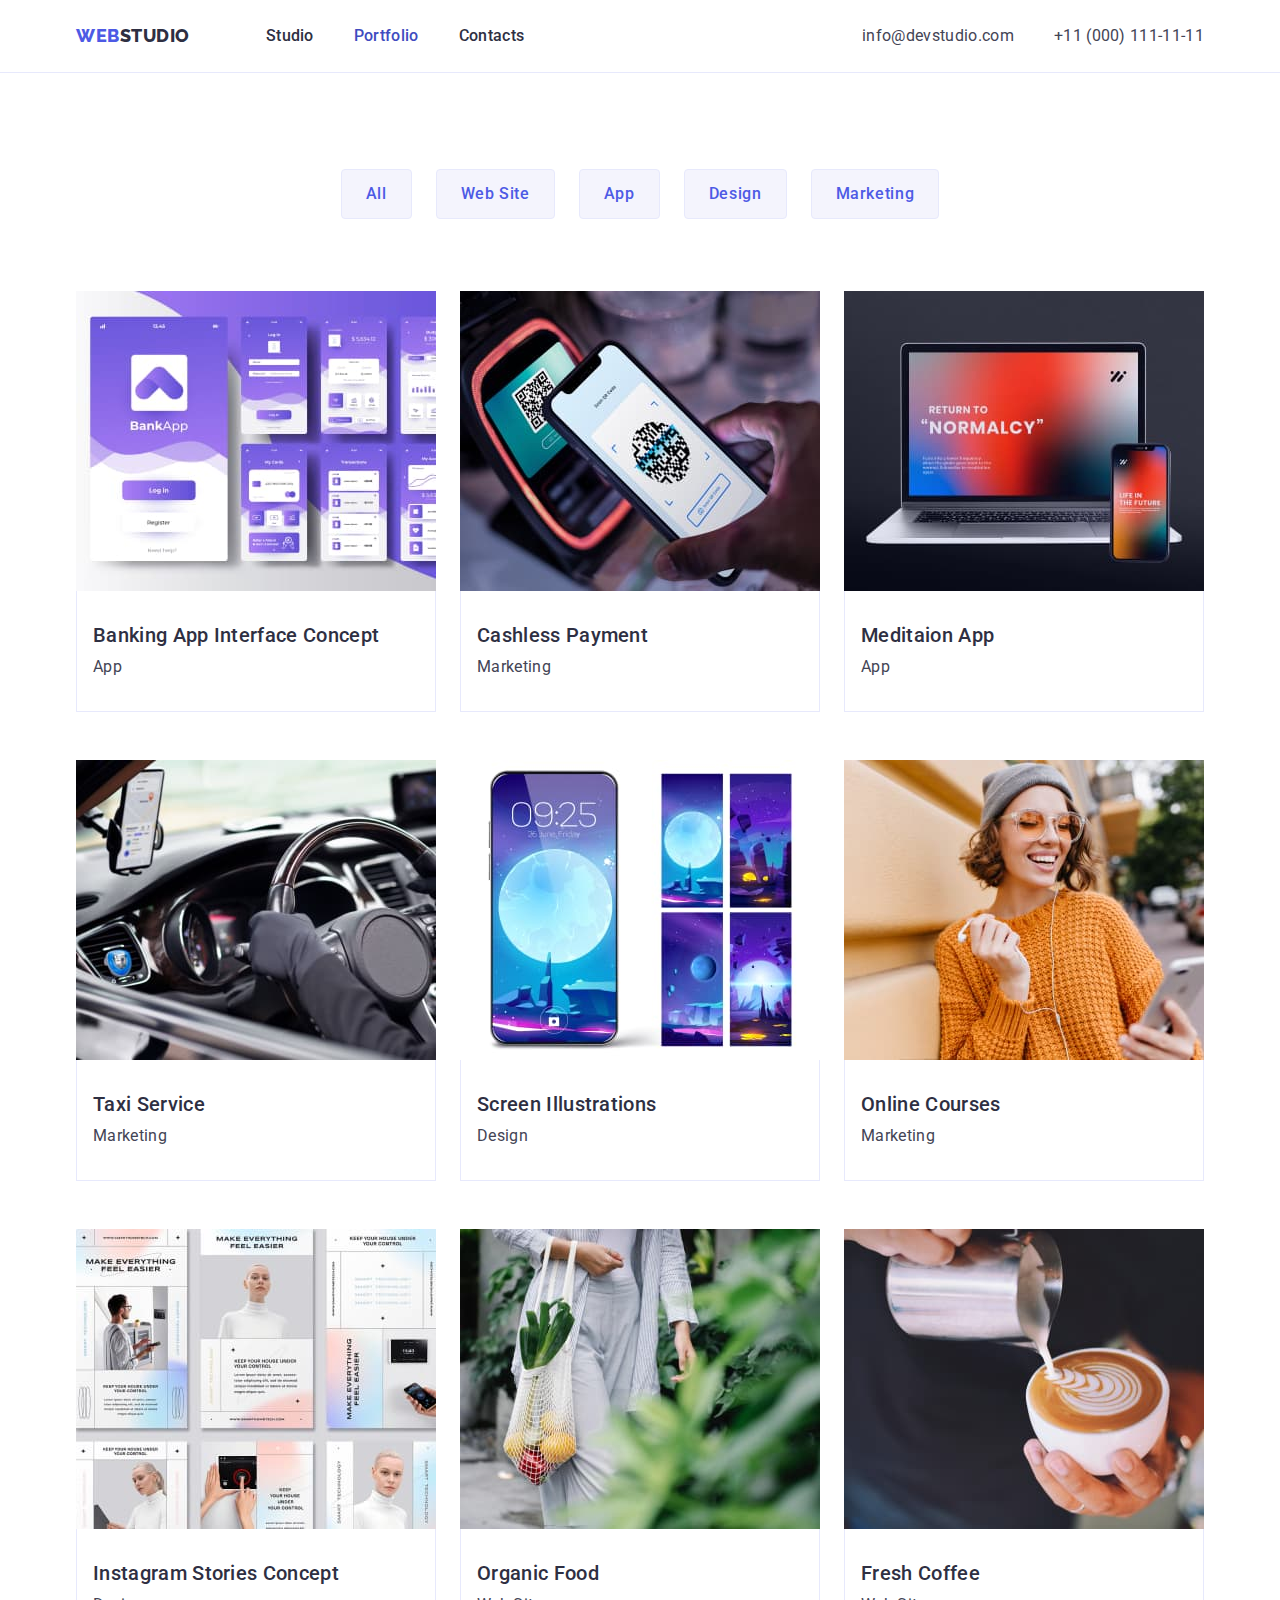
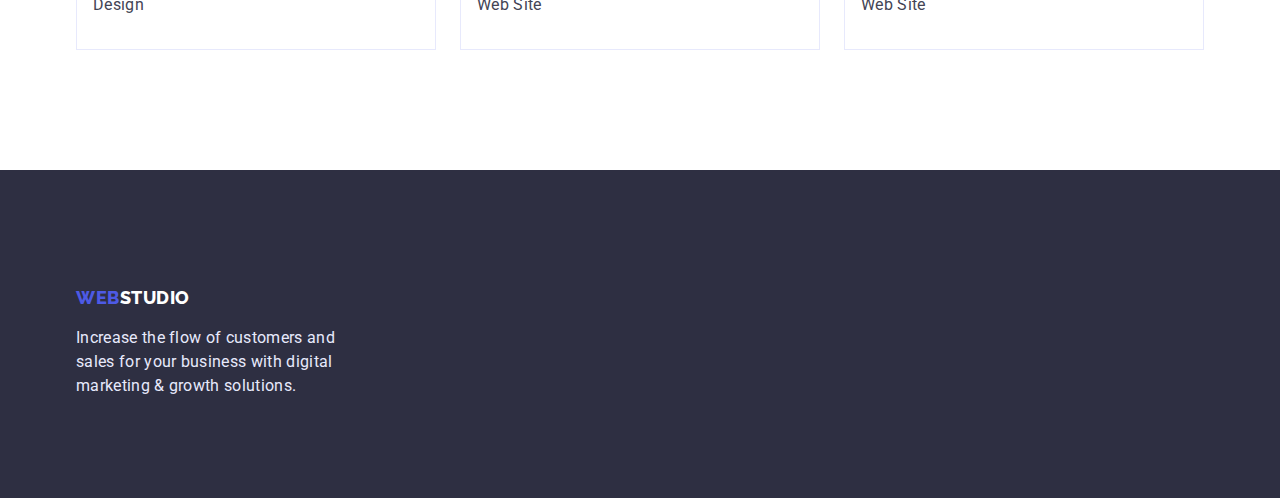
==== portfolio.html @ 615d5e1f "add changes" ====
<!DOCTYPE html>
<html lang="en">

<head>
  <meta charset="UTF-8" />
  <meta http-equiv="X-UA-Compatible" content="IE=edge" />
  <meta name="viewport" content="width=device-width, initial-scale=1.0" />
  <title>Document</title>
  <link rel="preconnect" href="https://fonts.googleapis.com" />
  <link rel="preconnect" href="https://fonts.gstatic.com" crossorigin />
  <link rel="preconnect" href="https://fonts.googleapis.com" />
  <link rel="preconnect" href="https://fonts.gstatic.com" crossorigin />
  <link href="https://fonts.googleapis.com/css2?family=Raleway:wght@800&family=Roboto:wght@400;500;700&display=swap"
    rel="stylesheet" />
  <link rel="stylesheet"
    href="https://cdnjs.cloudflare.com/ajax/libs/modern-normalize/1.1.0/modern-normalize.min.css" />
  <link rel="stylesheet" href="./css/styles.css" />
</head>

<body>
  <header class="header">
    <div class="container">
      <div class="header-inner">
        <nav class="navigation">
          <a class="logo" href="./index.html">Web<span class="decorarion-header">Studio</span></a>
          <ul class="list nav-list">
            <li>
              <a class="nav-list-link" href="./index.html">Studio</a>
            </li>
            <li>
              <a class="nav-list-link current" href="./portfolio.html">Portfolio</a>
            </li>
            <li><a class="nav-list-link" href="">Contacts</a></li>
          </ul>
        </nav>
        <address>
          <ul class="list contact-list">
            <li>
              <a class="contacts-list-link" href="mailto:info@devstudio.com">info@devstudio.com</a>
            </li>
            <li>
              <a class="contacts-list-link" href="tel:+110001111111">+11 (000) 111-11-11</a>
            </li>
          </ul>
        </address>
      </div>
    </div>
  </header>
  <main>
    <section class="portfolio">
      <div class="container">
        <h1 class="title visually-hidden">Our Portfolio</h1>
        <ul class="list categories-list">
          <li>
            <button type="button" class="button secondary-button">All</button>
          </li>
          <li>
            <button type="button" class="button secondary-button">
              Web Site
            </button>
          </li>
          <li>
            <button type="button" class="button secondary-button">App</button>
          </li>
          <li>
            <button type="button" class="button secondary-button">
              Design
            </button>
          </li>
          <li>
            <button type="button" class="button secondary-button">
              Marketing
            </button>
          </li>
        </ul>
        <ul class="list portfolio-list">
          <li>
            <a href="" class="portfolio-list-link">
              <img src="./images/portfolio-img1.jpg" alt="Our app project" class="portfolio-img" width="360"
                height="300" />
              <div class="portfolio-item-descr">
                <h2 class="title portfolio-item-title">
                  Banking App Interface Concept
                </h2>
                <p class="portfolio-item-text">App</p>
              </div>
            </a>
          </li>
          <li>
            <a href="" class="portfolio-list-link">
              <img src="./images/portfolio-img2.jpg" alt="Our marketing project" class="portfolio-img" width="360"
                height="300" />
              <div class="portfolio-item-descr">
                <h2 class="title portfolio-item-title">Cashless Payment</h2>
                <p class="portfolio-item-text">Marketing</p>
              </div>
            </a>
          </li>
          <li>
            <a href="" class="portfolio-list-link">
              <img src="./images/portfolio-img3.jpg" alt="Our app project" class="portfolio-img" width="360"
                height="300" />
              <div class="portfolio-item-descr">
                <h2 class="title portfolio-item-title">Meditaion App</h2>
                <p class="portfolio-item-text">App</p>
              </div>
            </a>
          </li>
          <li>
            <a href="" class="portfolio-list-link">
              <img src="./images/portfolio-img4.jpg" alt="Our marketing project" class="portfolio-img" width="360"
                height="300" />
              <div class="portfolio-item-descr">
                <h2 class="title portfolio-item-title">Taxi Service</h2>
                <p class="portfolio-item-text">Marketing</p>
              </div>
            </a>
          </li>
          <li>
            <a href="" class="portfolio-list-link">
              <img src="./images/portfolio-img5.jpg" alt="Our design project" class="portfolio-img" width="360"
                height="300" />
              <div class="portfolio-item-descr">
                <h2 class="title portfolio-item-title">
                  Screen Illustrations
                </h2>
                <p class="portfolio-item-text">Design</p>
              </div>
            </a>
          </li>
          <li>
            <a href="" class="portfolio-list-link">
              <img src="./images/portfolio-img6.jpg" alt="Our marketing project" class="portfolio-img" width="360"
                height="300" />
              <div class="portfolio-item-descr">
                <h2 class="title portfolio-item-title">Online Courses</h2>
                <p class="portfolio-item-text">Marketing</p>
              </div>
            </a>
          </li>
          <li>
            <a href="" class="portfolio-list-link">
              <img src="./images/portfolio-img7.jpg" alt="Our design project" class="portfolio-img" width="360"
                height="300" />
              <div class="portfolio-item-descr">
                <h2 class="title portfolio-item-title">
                  Instagram Stories Concept
                </h2>
                <p class="portfolio-item-text">Design</p>
              </div>
            </a>
          </li>
          <li>
            <a href="" class="portfolio-list-link">
              <img src="./images/portfolio-img8.jpg" alt="Our web site project" class="portfolio-img" width="360"
                height="300" />
              <div class="portfolio-item-descr">
                <h2 class="title portfolio-item-title">Organic Food</h2>
                <p class="portfolio-item-text">Web Site</p>
              </div>
            </a>
          </li>
          <li>
            <a href="" class="portfolio-list-link">
              <img src="./images/portfolio-img9.jpg" alt="Our web site project" class="portfolio-img" width="360"
                height="300" />
              <div class="portfolio-item-descr">
                <h2 class="title portfolio-item-title">Fresh Coffee</h2>
                <p class="portfolio-item-text">Web Site</p>
              </div>
            </a>
          </li>
        </ul>
      </div>
    </section>
  </main>
  <footer class="footer">
    <div class="container">
      <a class="logo" href="./index.html">Web<span class="decorarion-footer">Studio</span></a>
      <p class="footer-text">
        Increase the flow of customers and sales for your business with
        digital marketing & growth solutions.
      </p>
    </div>
  </footer>
</body>

</html>
---- css/styles.css ----
/* Основной цвет текста #2E2F42 */
/* Вторичный цвет текста #434455 */
/* Акцент #4D5AE5 */
/* Белый #FFFFFF */
/* Акцентный текст #E7E9FC */
:root {
  --primary-text-color: #434455;
  --title-text-color: #2e2f42;
  --accent-color: #4d5ae5;
  --white-color: #ffffff;
  --accent-text-color: #e7e9fc;
  --main-hover-color: #404bbf;
  --background-color: #f4f4fd;
  --main-font-font-family: "Roboto", sans-serif;
  --secondary-font-font-family: "Raleway", sans-serif;
}

/* =============== Reset =============== */

h1,
h2,
h3,
h4,
h5,
h6,
ul,
p {
  margin: 0;
  padding: 0;
}

img {
  display: block;
}

button {
  cursor: pointer;
}

/* =============== Common =============== */

body {
  font-family: var(--main-font-font-family);
  font-weight: 400;
  font-size: 16px;
  line-height: 1.5;
  letter-spacing: 0.02em;
  background-color: var(--white-color);
  color: var(--primary-text-color);
}

.container {
  max-width: 1158px;
  padding: 0 15px;
  margin-left: auto;
  margin-right: auto;
}

.list {
  list-style: none;
}

.title {
  color: var(--title-text-color);
}

.section {
  padding-bottom: 120px;
}

.button {
  border: none;
  cursor: pointer;
  font-family: inherit;
  font-size: inherit;
  line-height: inherit;
  font-weight: 500;
  letter-spacing: 0.04em;
}

.visually-hidden {
  position: absolute;
  width: 1px;
  height: 1px;
  margin: -1px;
  border: 0;
  padding: 0;

  white-space: nowrap;
  clip-path: inset(100%);
  clip: rect(0 0 0 0);
  overflow: hidden;
}

/* =============== Header =============== */

.header {
  border-bottom: 1px solid var(--accent-text-color);
}

.header-inner {
  display: flex;
  justify-content: space-between;
  align-items: center;
}

.navigation {
  display: flex;
  gap: 0 76px;
}

.logo {
  display: inline-block;
  padding-top: 24px;
  padding-bottom: 24px;

  font-family: var(--secondary-font-font-family);
  font-weight: 800;
  font-size: 18px;
  line-height: 1.33;
  letter-spacing: 0.03em;
  text-transform: uppercase;
  color: var(--accent-color);
  text-decoration: none;
}

.decorarion-header {
  color: var(--title-text-color);
}

.nav-list {
  display: flex;
  gap: 0 40px;
}

.nav-list-link {
  display: inline-block;
  padding-top: 24px;
  padding-bottom: 24px;

  font-weight: 500;
  color: var(--title-text-color);
  text-decoration: none;
}

.nav-list-link.current {
  color: var(--main-hover-color);
}

.nav-list-link:hover,
.nav-list-link:focus {
  color: var(--main-hover-color);
}

.contact-list {
  display: flex;
  gap: 0 40px;
}

.contacts-list-link {
  display: inline-block;
  padding-top: 24px;
  padding-bottom: 24px;

  color: var(--primary-text-color);
  text-decoration: none;
  font-style: normal;
}

.contacts-list-link:hover,
.contacts-list-link:focus {
  color: var(--main-hover-color);
}

/* =============== Hero =============== */

.hero {
  padding-top: 188px;
  padding-bottom: 188px;

  background-color: var(--title-text-color);
  text-align: center;
}

.hero-title {
  max-width: 495px;
  margin: 0 auto;
  margin-bottom: 48px;

  font-size: 56px;
  line-height: 1.07;
  color: var(--white-color);
}

.primary-button {
  min-width: 169px;
  padding: 16px 32px;
  border-radius: 4px;

  color: var(--white-color);
  background-color: var(--accent-color);
  box-shadow: 0px 4px 4px rgba(0, 0, 0, 0.15);
}

.primary-button:hover,
.primary-button:focus {
  background-color: var(--main-hover-color);
}

/* =============== Features =============== */

.features {
  padding-top: 120px;
}

.features-list {
  display: flex;
  justify-content: space-between;
}

.features-list li {
  flex-basis: 264px;
}

.features-title {
  margin-bottom: 8px;

  font-weight: 500;
  font-size: 20px;
  line-height: 1.2;
}

/* =============== Examples =============== */

.examples-list {
  display: flex;
  justify-content: space-between;
}

.examples-title,
.team-title {
  margin-bottom: 72px;

  font-weight: 700;
  font-size: 36px;
  line-height: 1.11;
  text-align: center;
}

/* =============== Team =============== */

.team {
  padding-top: 120px;

  background-color: var(--background-color);
}

.team-list {
  display: flex;
  flex-wrap: wrap;
  gap: 24px;

  text-align: center;
}

.team-list li {
  flex-basis: calc((100% - 72px) / 4);
}

.team-item img {
  display: block;
}

.team-item-descr {
  padding: 32px 16px;
  border-radius: 0px 0px 4px 4px;

  box-shadow: 0px 1px 6px rgba(46, 47, 66, 0.08),
    0px 1px 1px rgba(46, 47, 66, 0.16), 0px 2px 1px rgba(46, 47, 66, 0.08);
  background-color: var(--white-color);
}

.team-item-title {
  margin-bottom: 8px;
}

/* =============== Footer =============== */

.footer {
  padding-top: 100px;
  padding-bottom: 100px;

  background-color: var(--title-text-color);
}

.footer .logo {
  padding-top: 16px;
  padding-bottom: 16px;
}

.footer-text {
  max-width: 264px;

  color: var(--accent-text-color);
}

.decorarion-footer {
  color: var(--white-color);
}

/* portfolio.html */

.portfolio {
  padding-top: 96px;
  padding-bottom: 120px;
}

.categories-list {
  margin-bottom: 72px;
  display: flex;
  justify-content: center;
  gap: 24px;
}

.secondary-button {
  padding: 12px 24px;
  border: 1px solid var(--accent-text-color);
  border-radius: 4px;

  background-color: var(--background-color);
  color: var(--accent-color);
}

.secondary-button:hover,
.secondary-button:focus {
  border: 1px solid transparent;

  box-shadow: 0px 3px 1px rgba(0, 0, 0, 0.1), 0px 2px 1px rgba(0, 0, 0, 0.08),
    0px 2px 2px rgba(0, 0, 0, 0.12);
  background-color: var(--main-hover-color);
  color: var(--white-color);
}

.portfolio-list {
  justify-content: center;
  display: flex;
  flex-wrap: wrap;
  gap: 48px 24px;
}

.portfolio-list li {
  flex-basis: calc((100% - 48px) / 3);
}

.portfolio-list-link {
  display: inline-block;

  text-decoration: none;
}

.portfolio-img {
  display: block;
}

.portfolio-item-descr {
  padding: 32px 16px;
  border-right: 1px solid var(--accent-text-color);
  border-left: 1px solid var(--accent-text-color);
  border-bottom: 1px solid var(--accent-text-color);
}

.portfolio-item-title {
  margin-bottom: 8px;

  font-weight: 500;
  font-size: 20px;
  line-height: 1.2;
}

.portfolio-item-text {
  color: var(--primary-text-color);
}
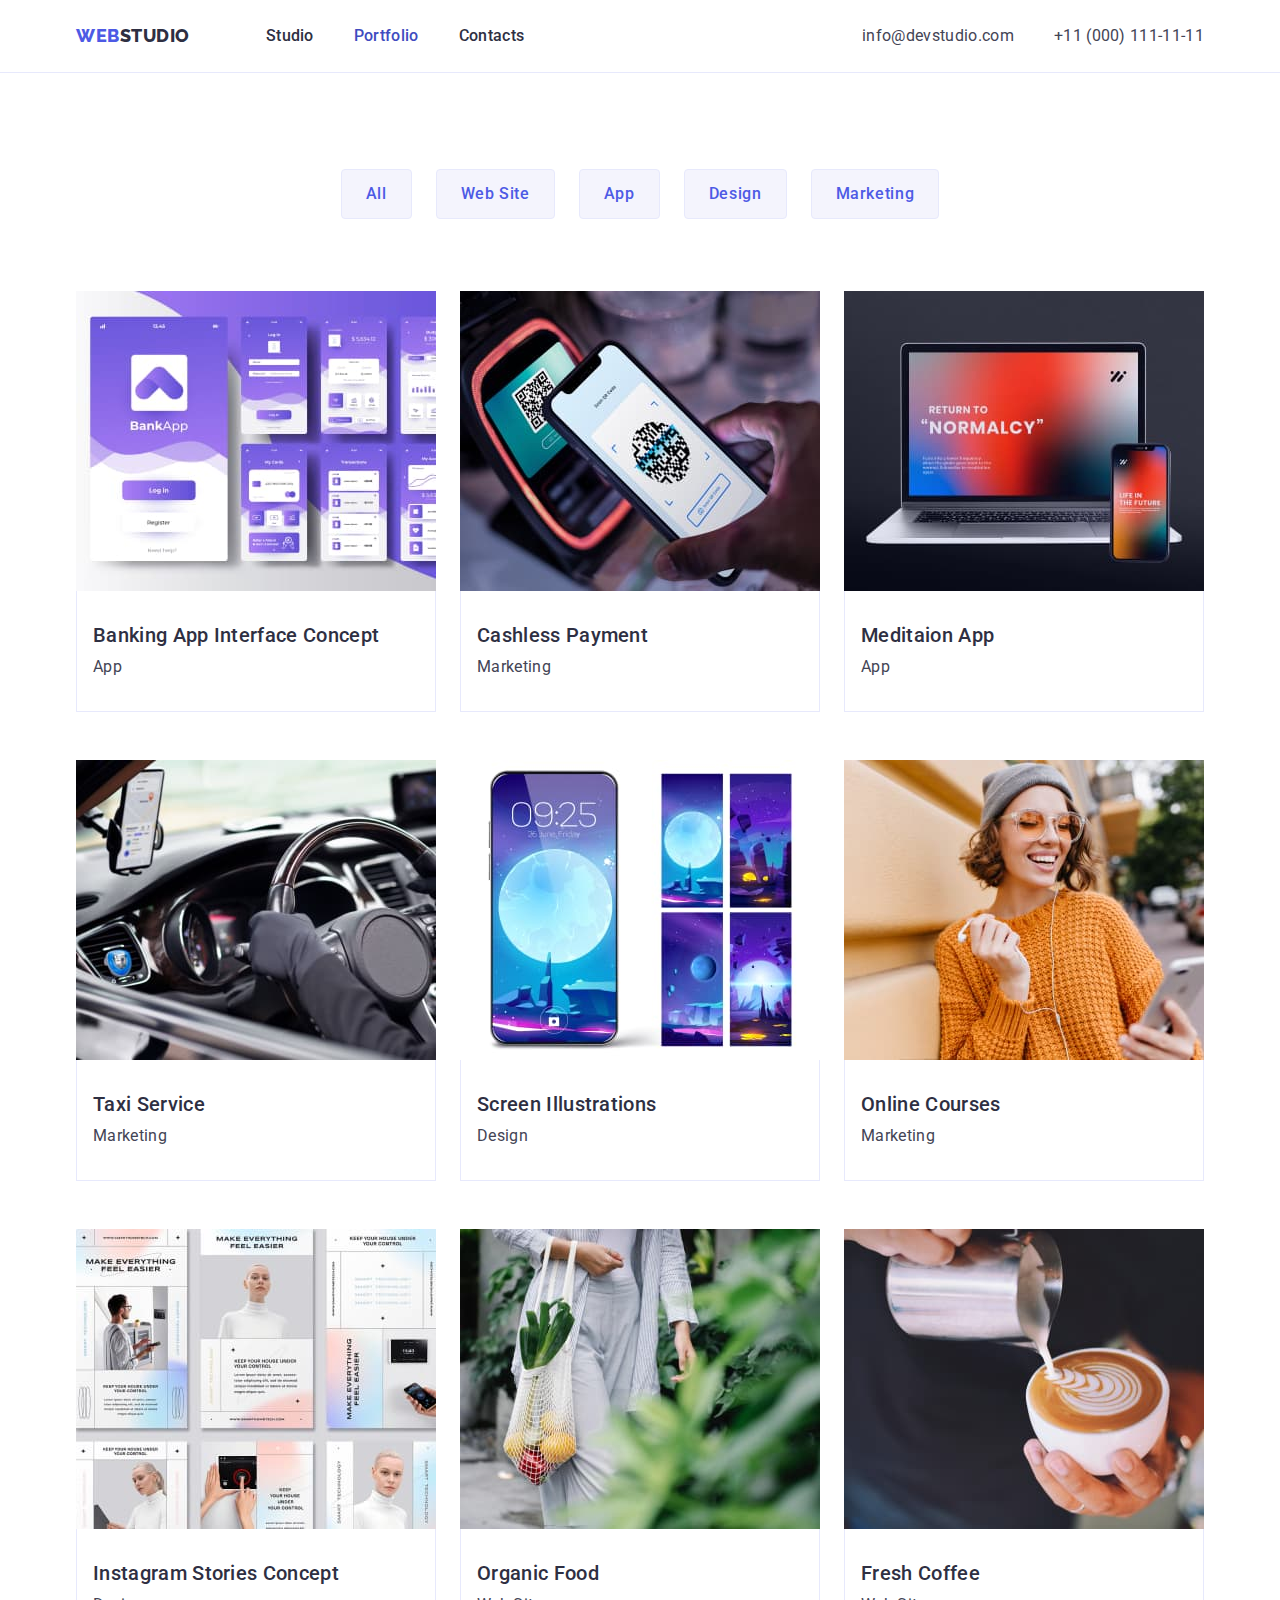
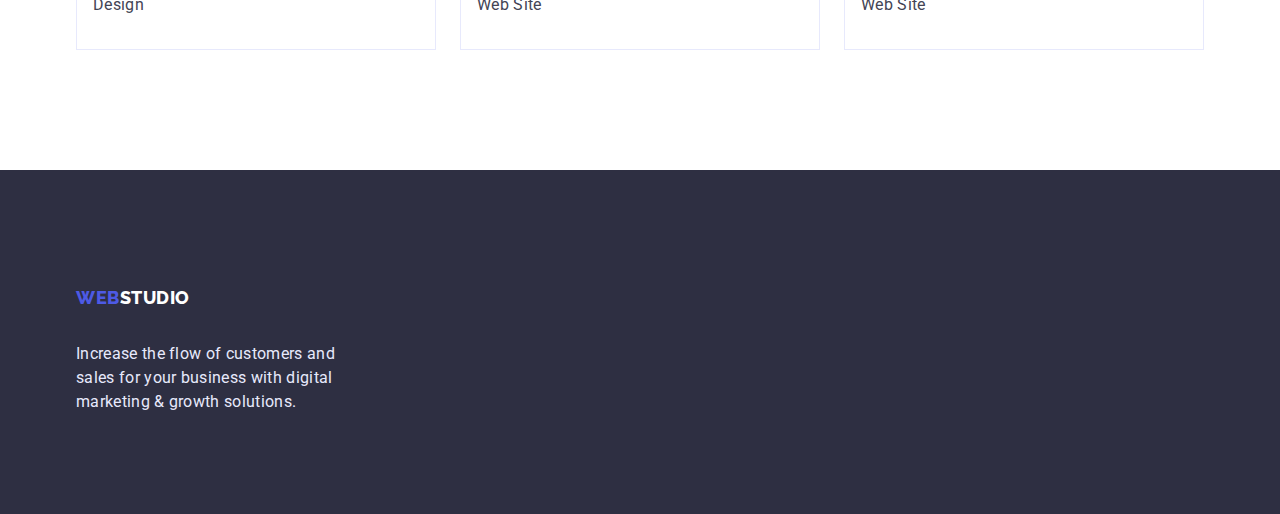
==== commit a312a89c: "add changes" ====
--- a/portfolio.html
+++ b/portfolio.html
@@ -74,7 +74,7 @@
           </li>
         </ul>
         <ul class="list portfolio-list">
-          <li>
+          <li class="portfolio-list-item">
             <a href="" class="portfolio-list-link">
               <img src="./images/portfolio-img1.jpg" alt="Our app project" class="portfolio-img" width="360"
                 height="300" />
@@ -86,7 +86,7 @@
               </div>
             </a>
           </li>
-          <li>
+          <li class="portfolio-list-item">
             <a href="" class="portfolio-list-link">
               <img src="./images/portfolio-img2.jpg" alt="Our marketing project" class="portfolio-img" width="360"
                 height="300" />
@@ -96,7 +96,7 @@
               </div>
             </a>
           </li>
-          <li>
+          <li class="portfolio-list-item">
             <a href="" class="portfolio-list-link">
               <img src="./images/portfolio-img3.jpg" alt="Our app project" class="portfolio-img" width="360"
                 height="300" />
@@ -106,7 +106,7 @@
               </div>
             </a>
           </li>
-          <li>
+          <li class="portfolio-list-item">
             <a href="" class="portfolio-list-link">
               <img src="./images/portfolio-img4.jpg" alt="Our marketing project" class="portfolio-img" width="360"
                 height="300" />
@@ -116,7 +116,7 @@
               </div>
             </a>
           </li>
-          <li>
+          <li class="portfolio-list-item">
             <a href="" class="portfolio-list-link">
               <img src="./images/portfolio-img5.jpg" alt="Our design project" class="portfolio-img" width="360"
                 height="300" />
@@ -128,7 +128,7 @@
               </div>
             </a>
           </li>
-          <li>
+          <li class="portfolio-list-item">
             <a href="" class="portfolio-list-link">
               <img src="./images/portfolio-img6.jpg" alt="Our marketing project" class="portfolio-img" width="360"
                 height="300" />
@@ -138,7 +138,7 @@
               </div>
             </a>
           </li>
-          <li>
+          <li class="portfolio-list-item">
             <a href="" class="portfolio-list-link">
               <img src="./images/portfolio-img7.jpg" alt="Our design project" class="portfolio-img" width="360"
                 height="300" />
@@ -150,7 +150,7 @@
               </div>
             </a>
           </li>
-          <li>
+          <li class="portfolio-list-item">
             <a href="" class="portfolio-list-link">
               <img src="./images/portfolio-img8.jpg" alt="Our web site project" class="portfolio-img" width="360"
                 height="300" />
@@ -160,7 +160,7 @@
               </div>
             </a>
           </li>
-          <li>
+          <li class="portfolio-list-item">
             <a href="" class="portfolio-list-link">
               <img src="./images/portfolio-img9.jpg" alt="Our web site project" class="portfolio-img" width="360"
                 height="300" />
--- a/css/styles.css
+++ b/css/styles.css
@@ -62,6 +62,7 @@
 
 .title {
   color: var(--title-text-color);
+  margin-bottom: 8px;
 }
 
 .section {
@@ -106,14 +107,15 @@
 
 .navigation {
   display: flex;
-  gap: 0 76px;
+  align-items: center;
 }
 
 .logo {
   display: inline-block;
   padding-top: 24px;
   padding-bottom: 24px;
-
+  margin-right: 76px;
+  
   font-family: var(--secondary-font-font-family);
   font-weight: 800;
   font-size: 18px;
@@ -183,7 +185,7 @@
 }
 
 .hero-title {
-  max-width: 495px;
+  max-width: 496px;
   margin: 0 auto;
   margin-bottom: 48px;
 
@@ -193,6 +195,8 @@
 }
 
 .primary-button {
+  margin: auto;
+  display: block;
   min-width: 169px;
   padding: 16px 32px;
   border-radius: 4px;
@@ -216,14 +220,19 @@
 .features-list {
   display: flex;
   justify-content: space-between;
+  gap: 24px;
 }
 
 .features-list li {
   flex-basis: 264px;
 }
 
+.features-list-items{
+  margin-bottom: 8px;
+}
+
 .features-title {
-  margin-bottom: 8px;
+ 
 
   font-weight: 500;
   font-size: 20px;
@@ -235,6 +244,12 @@
 .examples-list {
   display: flex;
   justify-content: space-between;
+  gap: 24px;
+
+  max-width: 1158px;
+  padding: 0 15px;
+  margin-left: auto;
+  margin-right: auto;
 }
 
 .examples-title,
@@ -265,6 +280,9 @@
 
 .team-list li {
   flex-basis: calc((100% - 72px) / 4);
+  border-radius: 0px 0px 4px 4px;
+  box-shadow: 0px 1px 6px rgba(46, 47, 66, 0.08),
+  0px 1px 1px rgba(46, 47, 66, 0.16), 0px 2px 1px rgba(46, 47, 66, 0.08);
 }
 
 .team-item img {
@@ -273,10 +291,6 @@
 
 .team-item-descr {
   padding: 32px 16px;
-  border-radius: 0px 0px 4px 4px;
-
-  box-shadow: 0px 1px 6px rgba(46, 47, 66, 0.08),
-    0px 1px 1px rgba(46, 47, 66, 0.16), 0px 2px 1px rgba(46, 47, 66, 0.08);
   background-color: var(--white-color);
 }
 
@@ -296,6 +310,7 @@
 .footer .logo {
   padding-top: 16px;
   padding-bottom: 16px;
+  margin-bottom: 16px
 }
 
 .footer-text {
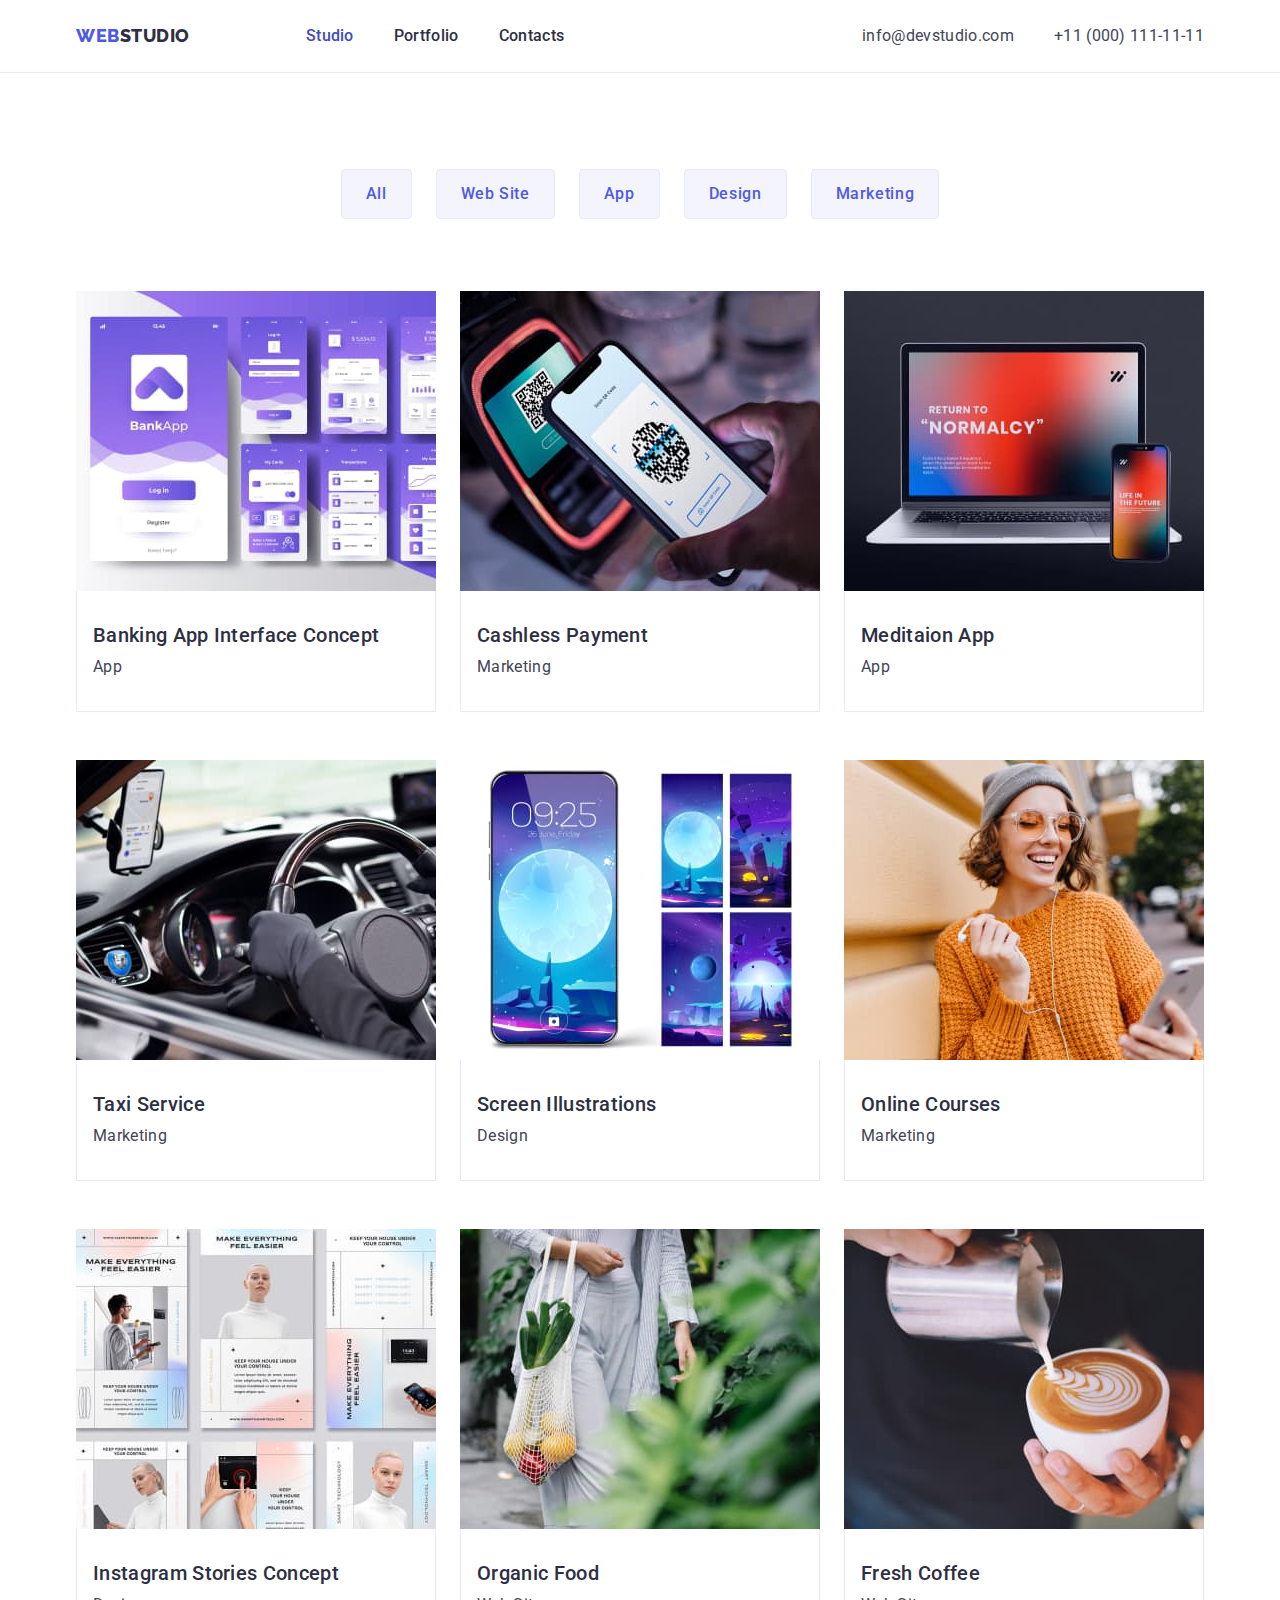
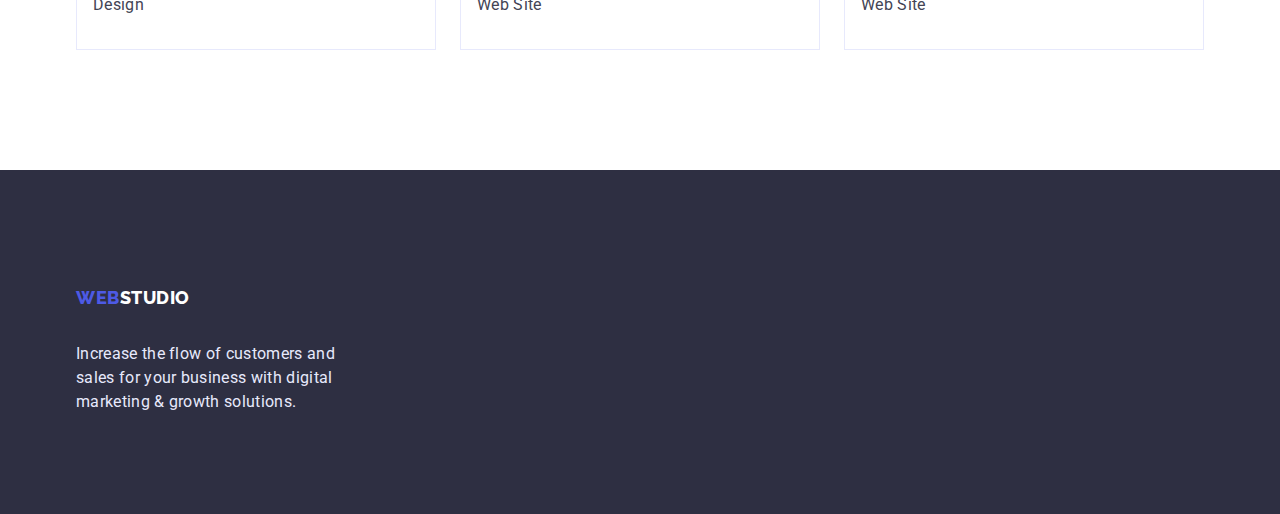
==== commit 2e5f397d: "add changes" ====
--- a/portfolio.html
+++ b/portfolio.html
@@ -20,30 +20,28 @@
 <body>
   <header class="header">
     <div class="container">
-      <div class="header-inner">
-        <nav class="navigation">
-          <a class="logo" href="./index.html">Web<span class="decorarion-header">Studio</span></a>
-          <ul class="list nav-list">
-            <li>
-              <a class="nav-list-link" href="./index.html">Studio</a>
-            </li>
-            <li>
-              <a class="nav-list-link current" href="./portfolio.html">Portfolio</a>
-            </li>
-            <li><a class="nav-list-link" href="">Contacts</a></li>
-          </ul>
-        </nav>
-        <address>
-          <ul class="list contact-list">
-            <li>
-              <a class="contacts-list-link" href="mailto:info@devstudio.com">info@devstudio.com</a>
-            </li>
-            <li>
-              <a class="contacts-list-link" href="tel:+110001111111">+11 (000) 111-11-11</a>
-            </li>
-          </ul>
-        </address>
-      </div>
+      <nav class="navigation">
+        <a class="logo" href="./index.html">Web<span class="decorarion-header">Studio</span></a>
+        <ul class="list nav-list">
+          <li>
+            <a class="nav-list-link current" href="./index.html">Studio</a>
+          </li>
+          <li>
+            <a class="nav-list-link" href="./portfolio.html">Portfolio</a>
+          </li>
+          <li><a class="nav-list-link" href="">Contacts</a></li>
+        </ul>
+      </nav>
+      <address>
+        <ul class="list contact-list">
+          <li>
+            <a class="contacts-list-link" href="mailto:info@devstudio.com">info@devstudio.com</a>
+          </li>
+          <li>
+            <a class="contacts-list-link" href="tel:+110001111111">+11 (000) 111-11-11</a>
+          </li>
+        </ul>
+      </address>
     </div>
   </header>
   <main>
--- a/css/styles.css
+++ b/css/styles.css
@@ -99,7 +99,7 @@
   border-bottom: 1px solid var(--accent-text-color);
 }
 
-.header-inner {
+header .container {
   display: flex;
   justify-content: space-between;
   align-items: center;
@@ -108,6 +108,7 @@
 .navigation {
   display: flex;
   align-items: center;
+  gap: 40px
 }
 
 .logo {
@@ -132,7 +133,7 @@
 
 .nav-list {
   display: flex;
-  gap: 0 40px;
+  gap: 40px;
 }
 
 .nav-list-link {
@@ -156,7 +157,7 @@
 
 .contact-list {
   display: flex;
-  gap: 0 40px;
+  gap: 40px;
 }
 
 .contacts-list-link {
@@ -290,7 +291,7 @@
 }
 
 .team-item-descr {
-  padding: 32px 16px;
+  padding: 32px 0;
   background-color: var(--white-color);
 }
 
